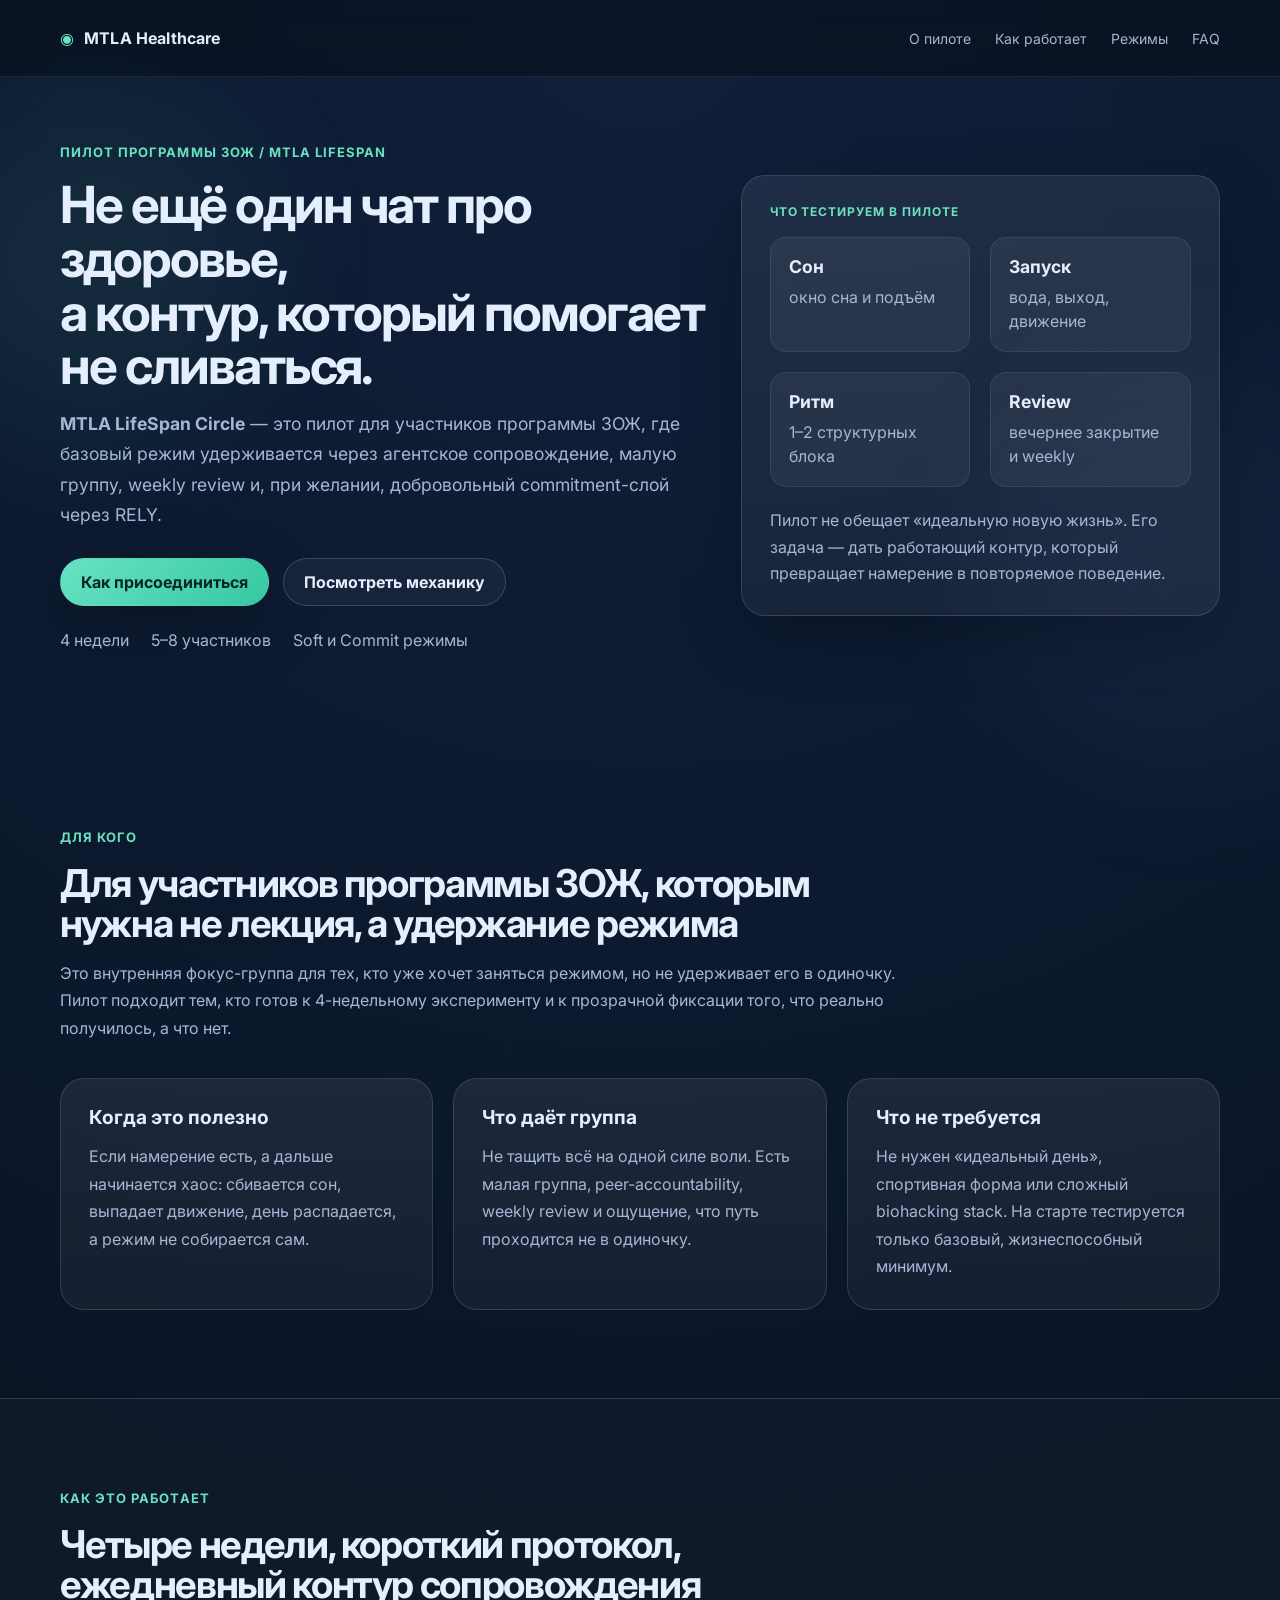
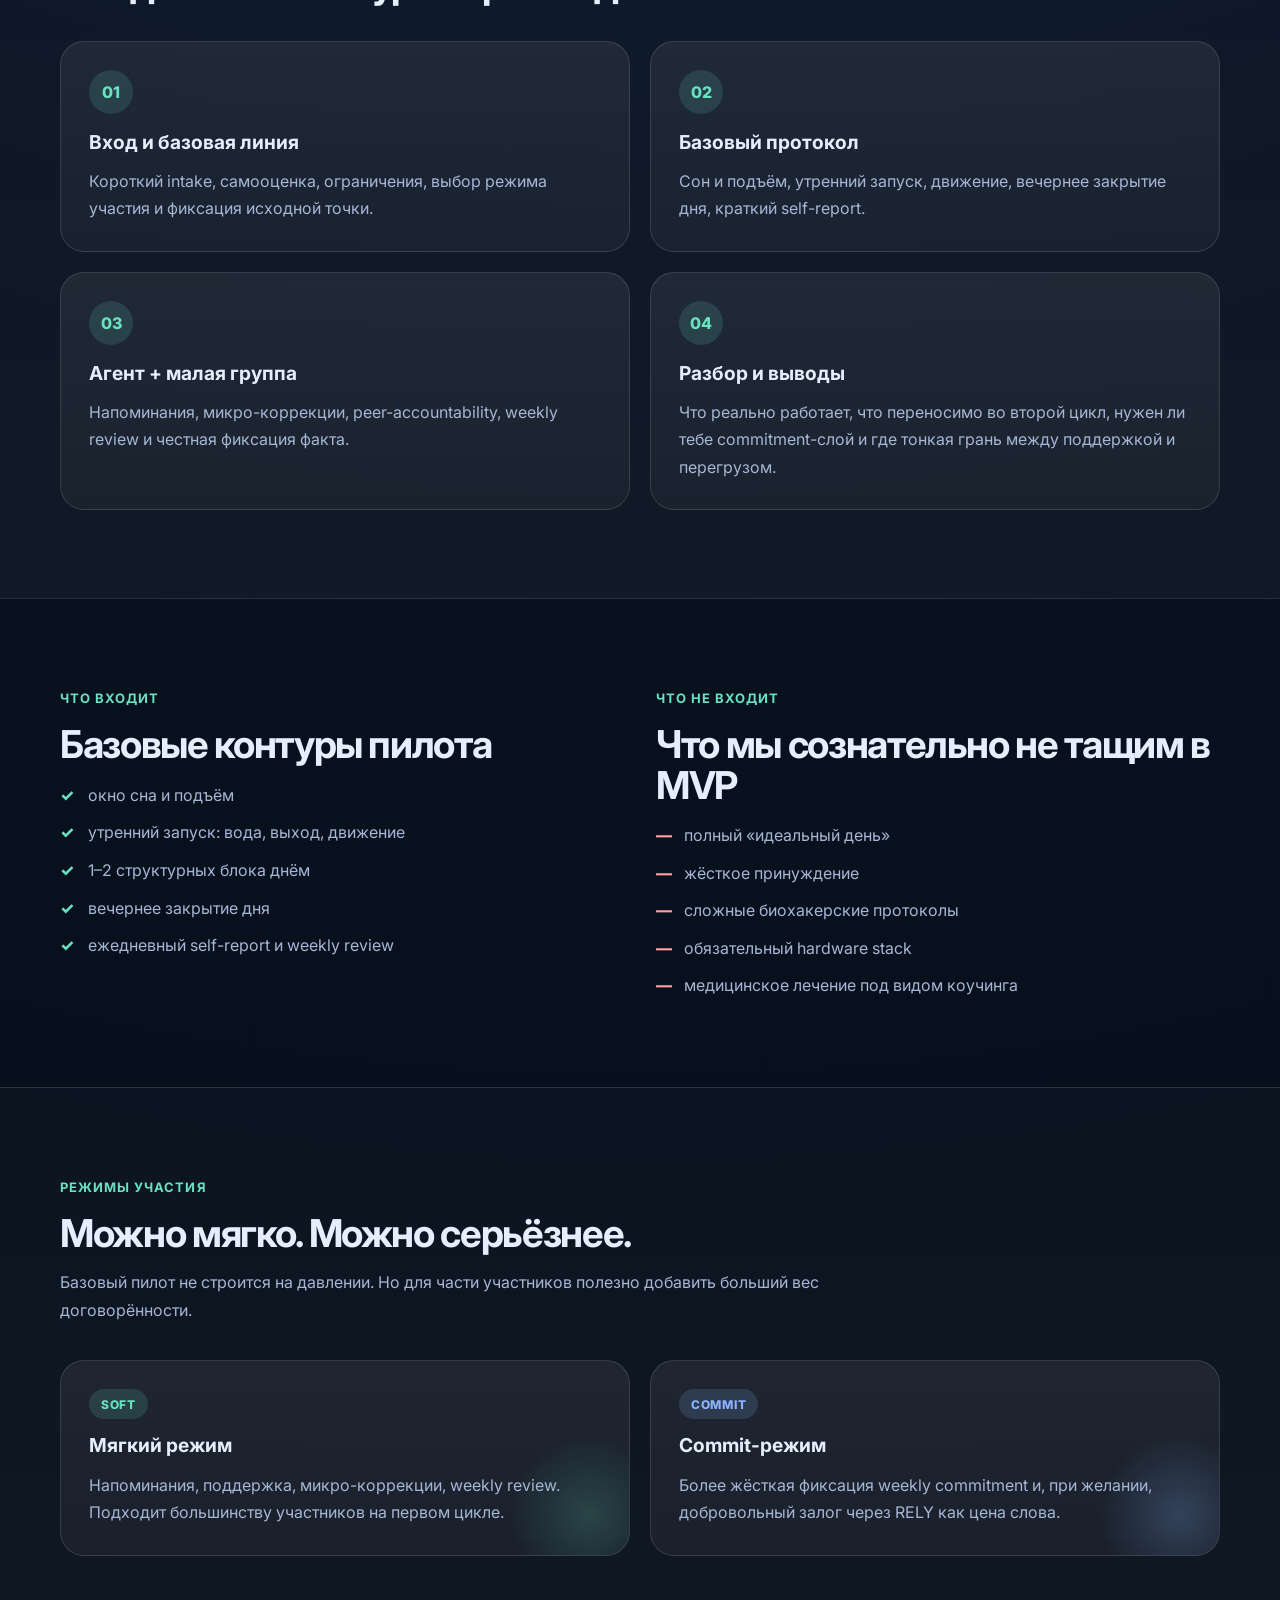
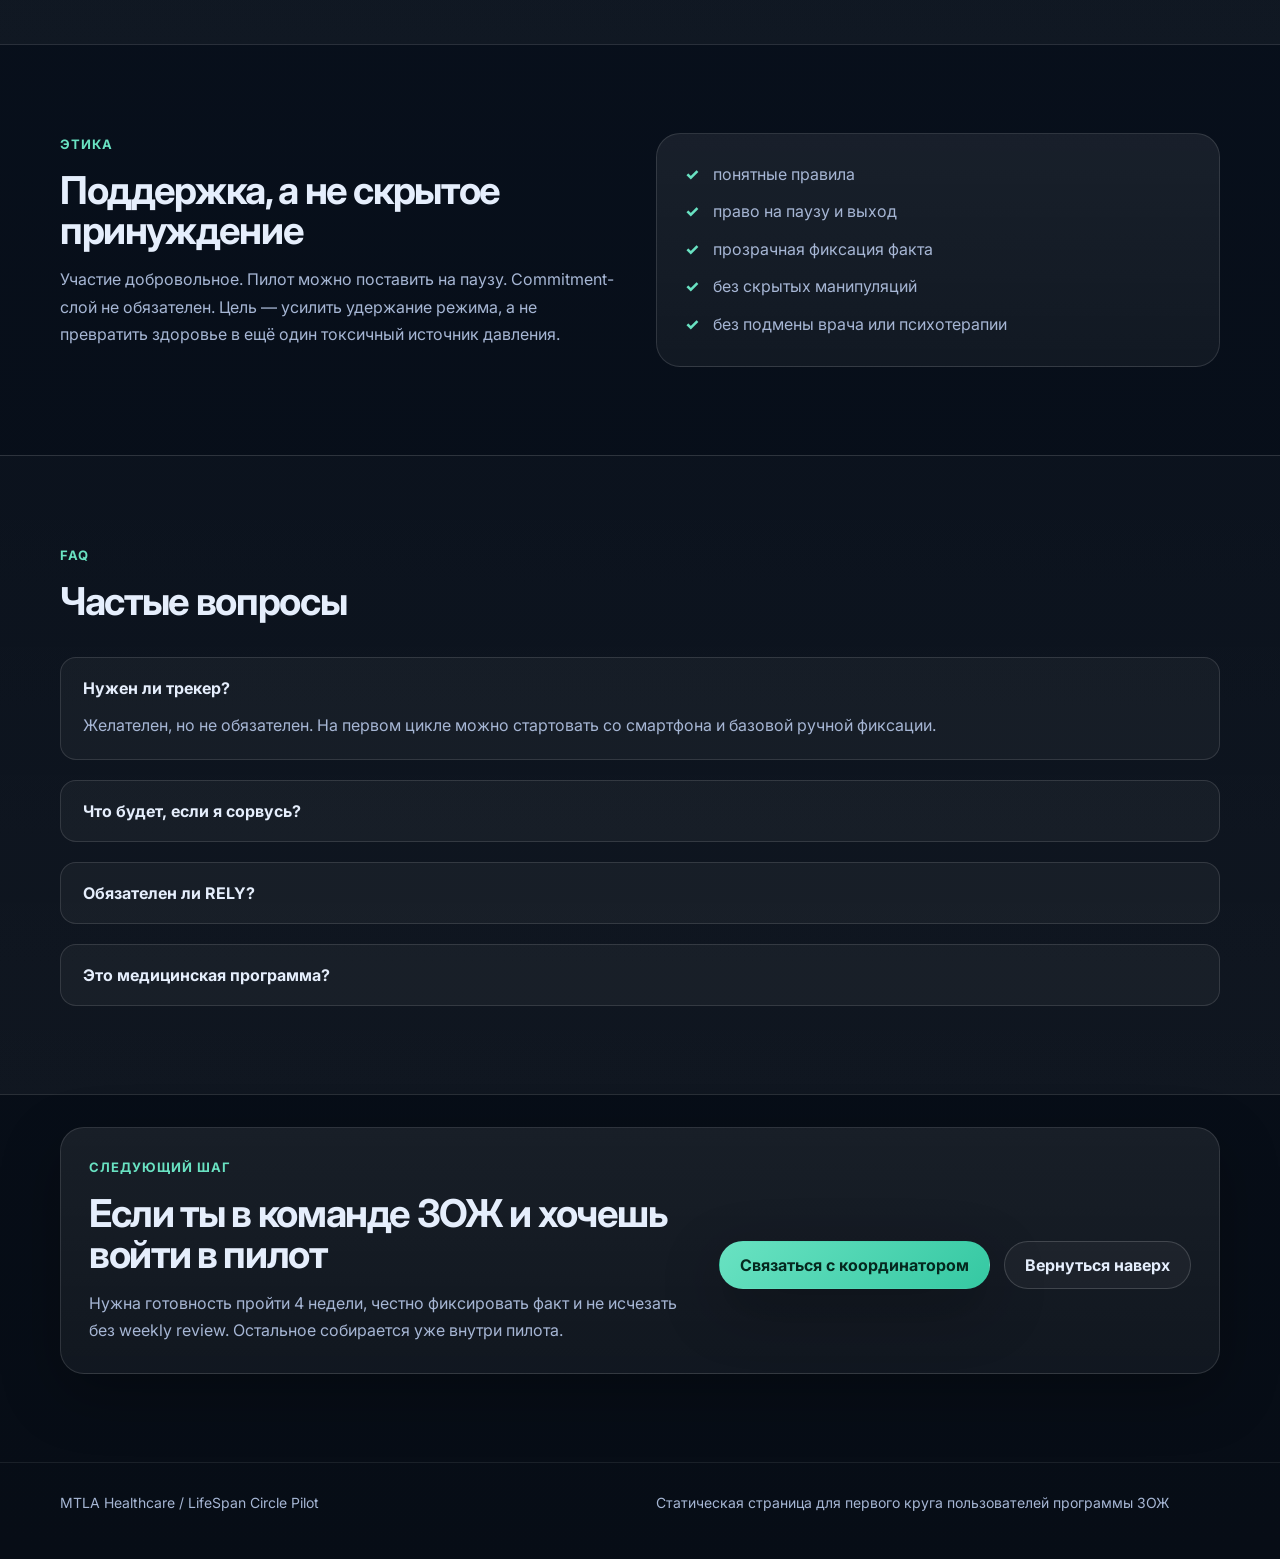
==== lifespan/circle/index.html @ f56e1565 "Создание структуры для нескольких пилотов" ====
<!doctype html>
<html lang="ru">
<head>
  <meta charset="utf-8" />
  <meta name="viewport" content="width=device-width, initial-scale=1" />
  <title>MTLA LifeSpan Circle — пилот программы ЗОЖ</title>
  <meta name="description" content="Пилот для участников программы ЗОЖ Монтелиберо: агентское сопровождение, малая группа, weekly review и добровольный commitment-слой RELY." />
  <meta name="theme-color" content="#0f172a" />
  <link rel="preconnect" href="https://fonts.googleapis.com">
  <link rel="preconnect" href="https://fonts.gstatic.com" crossorigin>
  <link href="https://fonts.googleapis.com/css2?family=Inter:wght@400;500;600;700;800&display=swap" rel="stylesheet">
  <link rel="stylesheet" href="styles.css" />
</head>
<body>
  <div class="bg-glow bg-glow-1"></div>
  <div class="bg-glow bg-glow-2"></div>

  <header class="site-header">
    <div class="container nav">
      <a class="brand" href="#top">
        <span class="brand-mark">◉</span>
        <span>MTLA Healthcare</span>
      </a>
      <nav class="nav-links">
        <a href="#about">О пилоте</a>
        <a href="#how">Как работает</a>
        <a href="#modes">Режимы</a>
        <a href="#faq">FAQ</a>
      </nav>
    </div>
  </header>

  <main id="top">
    <section class="hero section">
      <div class="container hero-grid">
        <div class="hero-copy">
          <span class="eyebrow">Пилот программы ЗОЖ / MTLA LifeSpan</span>
          <h1>Не ещё один чат про здоровье,<br>а контур, который помогает не сливаться.</h1>
          <p class="hero-text">
            <strong>MTLA LifeSpan Circle</strong> — это пилот для участников программы ЗОЖ,
            где базовый режим удерживается через агентское сопровождение, малую группу,
            weekly review и, при желании, добровольный commitment-слой через RELY.
          </p>
          <div class="hero-actions">
            <a class="button button-primary" href="#join">Как присоединиться</a>
            <a class="button button-secondary" href="#how">Посмотреть механику</a>
          </div>
          <ul class="hero-points">
            <li>4 недели</li>
            <li>5–8 участников</li>
            <li>Soft и Commit режимы</li>
          </ul>
        </div>

        <div class="hero-card card soft-shadow">
          <div class="card-topline">Что тестируем в пилоте</div>
          <div class="metric-grid">
            <div class="metric-item">
              <span class="metric-value">Сон</span>
              <span class="metric-label">окно сна и подъём</span>
            </div>
            <div class="metric-item">
              <span class="metric-value">Запуск</span>
              <span class="metric-label">вода, выход, движение</span>
            </div>
            <div class="metric-item">
              <span class="metric-value">Ритм</span>
              <span class="metric-label">1–2 структурных блока</span>
            </div>
            <div class="metric-item">
              <span class="metric-value">Review</span>
              <span class="metric-label">вечернее закрытие и weekly</span>
            </div>
          </div>
          <div class="hero-note">
            Пилот не обещает «идеальную новую жизнь». Его задача — дать работающий контур,
            который превращает намерение в повторяемое поведение.
          </div>
        </div>
      </div>
    </section>

    <section id="about" class="section">
      <div class="container">
        <div class="section-heading">
          <span class="eyebrow">Для кого</span>
          <h2>Для участников программы ЗОЖ, которым нужна не лекция, а удержание режима</h2>
          <p>
            Это внутренняя фокус-группа для тех, кто уже хочет заняться режимом, но не удерживает его
            в одиночку. Пилот подходит тем, кто готов к 4-недельному эксперименту и к прозрачной фиксации
            того, что реально получилось, а что нет.
          </p>
        </div>

        <div class="cards three-up">
          <article class="card">
            <h3>Когда это полезно</h3>
            <p>Если намерение есть, а дальше начинается хаос: сбивается сон, выпадает движение, день распадается, а режим не собирается сам.</p>
          </article>
          <article class="card">
            <h3>Что даёт группа</h3>
            <p>Не тащить всё на одной силе воли. Есть малая группа, peer-accountability, weekly review и ощущение, что путь проходится не в одиночку.</p>
          </article>
          <article class="card">
            <h3>Что не требуется</h3>
            <p>Не нужен «идеальный день», спортивная форма или сложный biohacking stack. На старте тестируется только базовый, жизнеспособный минимум.</p>
          </article>
        </div>
      </div>
    </section>

    <section id="how" class="section section-alt">
      <div class="container">
        <div class="section-heading">
          <span class="eyebrow">Как это работает</span>
          <h2>Четыре недели, короткий протокол, ежедневный контур сопровождения</h2>
        </div>

        <div class="timeline">
          <article class="timeline-item card">
            <div class="timeline-step">01</div>
            <h3>Вход и базовая линия</h3>
            <p>Короткий intake, самооценка, ограничения, выбор режима участия и фиксация исходной точки.</p>
          </article>
          <article class="timeline-item card">
            <div class="timeline-step">02</div>
            <h3>Базовый протокол</h3>
            <p>Сон и подъём, утренний запуск, движение, вечернее закрытие дня, краткий self-report.</p>
          </article>
          <article class="timeline-item card">
            <div class="timeline-step">03</div>
            <h3>Агент + малая группа</h3>
            <p>Напоминания, микро-коррекции, peer-accountability, weekly review и честная фиксация факта.</p>
          </article>
          <article class="timeline-item card">
            <div class="timeline-step">04</div>
            <h3>Разбор и выводы</h3>
            <p>Что реально работает, что переносимо во второй цикл, нужен ли тебе commitment-слой и где тонкая грань между поддержкой и перегрузом.</p>
          </article>
        </div>
      </div>
    </section>

    <section class="section">
      <div class="container two-column">
        <div>
          <span class="eyebrow">Что входит</span>
          <h2>Базовые контуры пилота</h2>
          <ul class="check-list">
            <li>окно сна и подъём</li>
            <li>утренний запуск: вода, выход, движение</li>
            <li>1–2 структурных блока днём</li>
            <li>вечернее закрытие дня</li>
            <li>ежедневный self-report и weekly review</li>
          </ul>
        </div>
        <div>
          <span class="eyebrow">Что не входит</span>
          <h2>Что мы сознательно не тащим в MVP</h2>
          <ul class="cross-list">
            <li>полный «идеальный день»</li>
            <li>жёсткое принуждение</li>
            <li>сложные биохакерские протоколы</li>
            <li>обязательный hardware stack</li>
            <li>медицинское лечение под видом коучинга</li>
          </ul>
        </div>
      </div>
    </section>

    <section id="modes" class="section section-alt">
      <div class="container">
        <div class="section-heading">
          <span class="eyebrow">Режимы участия</span>
          <h2>Можно мягко. Можно серьёзнее.</h2>
          <p>
            Базовый пилот не строится на давлении. Но для части участников полезно добавить больший вес договорённости.
          </p>
        </div>

        <div class="cards two-up">
          <article class="card accent-card">
            <div class="badge badge-soft">Soft</div>
            <h3>Мягкий режим</h3>
            <p>Напоминания, поддержка, микро-коррекции, weekly review. Подходит большинству участников на первом цикле.</p>
          </article>
          <article class="card accent-card accent-card-dark">
            <div class="badge badge-commit">Commit</div>
            <h3>Commit-режим</h3>
            <p>Более жёсткая фиксация weekly commitment и, при желании, добровольный залог через RELY как цена слова.</p>
          </article>
        </div>
      </div>
    </section>

    <section class="section">
      <div class="container ethics-grid">
        <div>
          <span class="eyebrow">Этика</span>
          <h2>Поддержка, а не скрытое принуждение</h2>
          <p>
            Участие добровольное. Пилот можно поставить на паузу. Commitment-слой не обязателен.
            Цель — усилить удержание режима, а не превратить здоровье в ещё один токсичный источник давления.
          </p>
        </div>
        <div class="card">
          <ul class="check-list compact">
            <li>понятные правила</li>
            <li>право на паузу и выход</li>
            <li>прозрачная фиксация факта</li>
            <li>без скрытых манипуляций</li>
            <li>без подмены врача или психотерапии</li>
          </ul>
        </div>
      </div>
    </section>

    <section id="faq" class="section section-alt">
      <div class="container">
        <div class="section-heading">
          <span class="eyebrow">FAQ</span>
          <h2>Частые вопросы</h2>
        </div>

        <div class="faq-list">
          <details class="faq-item" open>
            <summary>Нужен ли трекер?</summary>
            <p>Желателен, но не обязателен. На первом цикле можно стартовать со смартфона и базовой ручной фиксации.</p>
          </details>
          <details class="faq-item">
            <summary>Что будет, если я сорвусь?</summary>
            <p>Срыв не означает вылет из пилота. Важно не скрывать его, а разбирать, что именно сломалось в режиме и как вернуть устойчивость.</p>
          </details>
          <details class="faq-item">
            <summary>Обязателен ли RELY?</summary>
            <p>Нет. RELY — это опциональный слой для тех, кому полезно добавить договорённости больший вес.</p>
          </details>
          <details class="faq-item">
            <summary>Это медицинская программа?</summary>
            <p>Нет. Это пилот сопровождения режима и удержания базовых health-договорённостей. При необходимости к отдельным вопросам может подключаться медицинский контур программы.</p>
          </details>
        </div>
      </div>
    </section>

    <section id="join" class="section cta-section">
      <div class="container cta-card card soft-shadow">
        <div>
          <span class="eyebrow">Следующий шаг</span>
          <h2>Если ты в команде ЗОЖ и хочешь войти в пилот</h2>
          <p>
            Нужна готовность пройти 4 недели, честно фиксировать факт и не исчезать без weekly review.
            Остальное собирается уже внутри пилота.
          </p>
        </div>
        <div class="cta-actions">
          <a class="button button-primary" href="#top">Связаться с координатором</a>
          <a class="button button-secondary" href="#top">Вернуться наверх</a>
        </div>
      </div>
    </section>
  </main>

  <footer class="site-footer">
    <div class="container footer-grid">
      <p>MTLA Healthcare / LifeSpan Circle Pilot</p>
      <p>Статическая страница для первого круга пользователей программы ЗОЖ</p>
    </div>
  </footer>
</body>
</html>
---- lifespan/circle/styles.css ----
:root {
  --bg: #08111f;
  --bg-alt: #0d1728;
  --surface: rgba(255,255,255,0.08);
  --surface-strong: rgba(255,255,255,0.12);
  --text: #e5eefc;
  --muted: #a6b6d4;
  --line: rgba(255,255,255,0.12);
  --primary: #69e2c2;
  --primary-strong: #35c8a2;
  --secondary: #8cb4ff;
  --shadow: 0 20px 60px rgba(0,0,0,0.28);
  --radius: 24px;
  --radius-sm: 16px;
  --container: 1160px;
}

* { box-sizing: border-box; }
html { scroll-behavior: smooth; }
body {
  margin: 0;
  font-family: Inter, system-ui, -apple-system, BlinkMacSystemFont, "Segoe UI", sans-serif;
  background: radial-gradient(circle at top, #10203b 0%, var(--bg) 42%, #070d16 100%);
  color: var(--text);
}

a { color: inherit; text-decoration: none; }
img { max-width: 100%; display: block; }

.container {
  width: min(calc(100% - 32px), var(--container));
  margin: 0 auto;
}

.section {
  position: relative;
  padding: 88px 0;
}

.section-alt {
  background: linear-gradient(180deg, rgba(255,255,255,0.02), rgba(255,255,255,0.04));
  border-top: 1px solid var(--line);
  border-bottom: 1px solid var(--line);
}

.site-header {
  position: sticky;
  top: 0;
  z-index: 20;
  backdrop-filter: blur(14px);
  background: rgba(8,17,31,0.72);
  border-bottom: 1px solid rgba(255,255,255,0.08);
}

.nav {
  min-height: 76px;
  display: flex;
  align-items: center;
  justify-content: space-between;
  gap: 20px;
}

.brand {
  display: inline-flex;
  align-items: center;
  gap: 10px;
  font-weight: 700;
  letter-spacing: 0.01em;
}

.brand-mark {
  color: var(--primary);
}

.nav-links {
  display: flex;
  gap: 24px;
  color: var(--muted);
  font-size: 14px;
}

.nav-links a:hover {
  color: var(--text);
}

.hero {
  padding-top: 64px;
}

.hero-grid,
.two-column,
.ethics-grid,
.footer-grid {
  display: grid;
  gap: 32px;
}

.hero-grid {
  grid-template-columns: 1.15fr 0.85fr;
  align-items: center;
}

.two-column,
.ethics-grid {
  grid-template-columns: repeat(2, minmax(0, 1fr));
}

.footer-grid {
  grid-template-columns: repeat(2, minmax(0, 1fr));
}

.eyebrow {
  display: inline-flex;
  align-items: center;
  gap: 8px;
  margin-bottom: 18px;
  color: var(--primary);
  font-size: 13px;
  font-weight: 700;
  letter-spacing: 0.08em;
  text-transform: uppercase;
}

h1, h2, h3 {
  margin: 0 0 16px;
  line-height: 1.05;
}

h1 {
  font-size: clamp(2.5rem, 4vw, 4.6rem);
  letter-spacing: -0.04em;
}

h2 {
  font-size: clamp(2rem, 3vw, 3rem);
  letter-spacing: -0.035em;
}

h3 {
  font-size: 1.2rem;
}

p {
  margin: 0;
  color: var(--muted);
  line-height: 1.72;
}

.hero-text {
  font-size: 1.1rem;
  max-width: 66ch;
}

.hero-actions,
.cta-actions {
  display: flex;
  flex-wrap: wrap;
  gap: 14px;
  margin-top: 28px;
}

.button {
  display: inline-flex;
  align-items: center;
  justify-content: center;
  min-height: 48px;
  padding: 0 20px;
  border-radius: 999px;
  font-weight: 700;
  transition: 0.2s ease;
  border: 1px solid transparent;
}

.button:hover {
  transform: translateY(-1px);
}

.button-primary {
  background: linear-gradient(135deg, var(--primary), var(--primary-strong));
  color: #05281f;
  box-shadow: var(--shadow);
}

.button-secondary {
  border-color: rgba(255,255,255,0.16);
  background: rgba(255,255,255,0.04);
  color: var(--text);
}

.hero-points {
  display: flex;
  flex-wrap: wrap;
  gap: 22px;
  margin: 24px 0 0;
  padding: 0;
  list-style: none;
  color: var(--muted);
}

.card {
  background: linear-gradient(180deg, rgba(255,255,255,0.07), rgba(255,255,255,0.045));
  border: 1px solid var(--line);
  border-radius: var(--radius);
  padding: 28px;
}

.soft-shadow {
  box-shadow: var(--shadow);
}

.card-topline {
  color: var(--primary);
  text-transform: uppercase;
  font-size: 12px;
  letter-spacing: 0.08em;
  font-weight: 700;
  margin-bottom: 18px;
}

.metric-grid,
.cards,
.timeline,
.faq-list {
  display: grid;
  gap: 20px;
}

.metric-grid {
  grid-template-columns: repeat(2, minmax(0, 1fr));
}

.metric-item {
  padding: 18px;
  border-radius: var(--radius-sm);
  background: rgba(255,255,255,0.05);
  border: 1px solid rgba(255,255,255,0.08);
}

.metric-value {
  display: block;
  font-size: 1.1rem;
  font-weight: 700;
  margin-bottom: 8px;
}

.metric-label {
  display: block;
  color: var(--muted);
  line-height: 1.5;
}

.hero-note {
  margin-top: 20px;
  color: var(--muted);
  line-height: 1.65;
}

.section-heading {
  max-width: 840px;
  margin-bottom: 36px;
}

.three-up {
  grid-template-columns: repeat(3, minmax(0, 1fr));
}

.two-up {
  grid-template-columns: repeat(2, minmax(0, 1fr));
}

.timeline {
  grid-template-columns: repeat(2, minmax(0, 1fr));
}

.timeline-step {
  display: inline-flex;
  align-items: center;
  justify-content: center;
  width: 44px;
  height: 44px;
  margin-bottom: 18px;
  border-radius: 999px;
  background: rgba(105, 226, 194, 0.14);
  color: var(--primary);
  font-weight: 800;
}

.check-list,
.cross-list {
  margin: 18px 0 0;
  padding: 0;
  list-style: none;
  display: grid;
  gap: 12px;
}

.check-list li,
.cross-list li {
  position: relative;
  padding-left: 28px;
  color: var(--muted);
  line-height: 1.6;
}

.check-list li::before,
.cross-list li::before {
  position: absolute;
  left: 0;
  top: 0;
  font-weight: 800;
}

.check-list li::before {
  content: "✓";
  color: var(--primary);
}

.cross-list li::before {
  content: "—";
  color: #ff9f9f;
}

.compact {
  margin-top: 0;
}

.accent-card {
  position: relative;
  overflow: hidden;
}

.accent-card::after {
  content: "";
  position: absolute;
  inset: auto -40px -40px auto;
  width: 160px;
  height: 160px;
  border-radius: 50%;
  background: radial-gradient(circle, rgba(105,226,194,0.18), transparent 70%);
}

.accent-card-dark::after {
  background: radial-gradient(circle, rgba(140,180,255,0.22), transparent 70%);
}

.badge {
  display: inline-flex;
  align-items: center;
  min-height: 30px;
  padding: 0 12px;
  border-radius: 999px;
  font-size: 12px;
  font-weight: 800;
  letter-spacing: 0.06em;
  text-transform: uppercase;
  margin-bottom: 16px;
}

.badge-soft {
  background: rgba(105,226,194,0.14);
  color: var(--primary);
}

.badge-commit {
  background: rgba(140,180,255,0.15);
  color: var(--secondary);
}

.faq-item {
  border: 1px solid var(--line);
  border-radius: var(--radius-sm);
  background: rgba(255,255,255,0.04);
  padding: 20px 22px;
}

.faq-item summary {
  cursor: pointer;
  font-weight: 700;
  list-style: none;
}

.faq-item summary::-webkit-details-marker {
  display: none;
}

.faq-item p {
  margin-top: 14px;
}

.cta-section {
  padding-top: 32px;
}

.cta-card {
  display: grid;
  grid-template-columns: 1.2fr auto;
  align-items: center;
  gap: 28px;
}

.site-footer {
  padding: 28px 0 44px;
  border-top: 1px solid rgba(255,255,255,0.08);
}

.site-footer p {
  font-size: 14px;
}

.bg-glow {
  position: fixed;
  border-radius: 50%;
  filter: blur(80px);
  opacity: 0.32;
  pointer-events: none;
}

.bg-glow-1 {
  width: 360px;
  height: 360px;
  background: rgba(105,226,194,0.24);
  top: 80px;
  left: -100px;
}

.bg-glow-2 {
  width: 420px;
  height: 420px;
  background: rgba(140,180,255,0.18);
  right: -120px;
  top: 360px;
}

@media (max-width: 960px) {
  .hero-grid,
  .two-column,
  .ethics-grid,
  .footer-grid,
  .cta-card,
  .three-up,
  .two-up,
  .timeline {
    grid-template-columns: 1fr;
  }

  .nav {
    min-height: 68px;
  }

  .nav-links {
    display: none;
  }
}

@media (max-width: 640px) {
  .section {
    padding: 72px 0;
  }

  .card {
    padding: 22px;
  }

  .metric-grid {
    grid-template-columns: 1fr;
  }

  .hero-actions,
  .cta-actions,
  .hero-points {
    gap: 12px;
  }

  .button {
    width: 100%;
  }
}
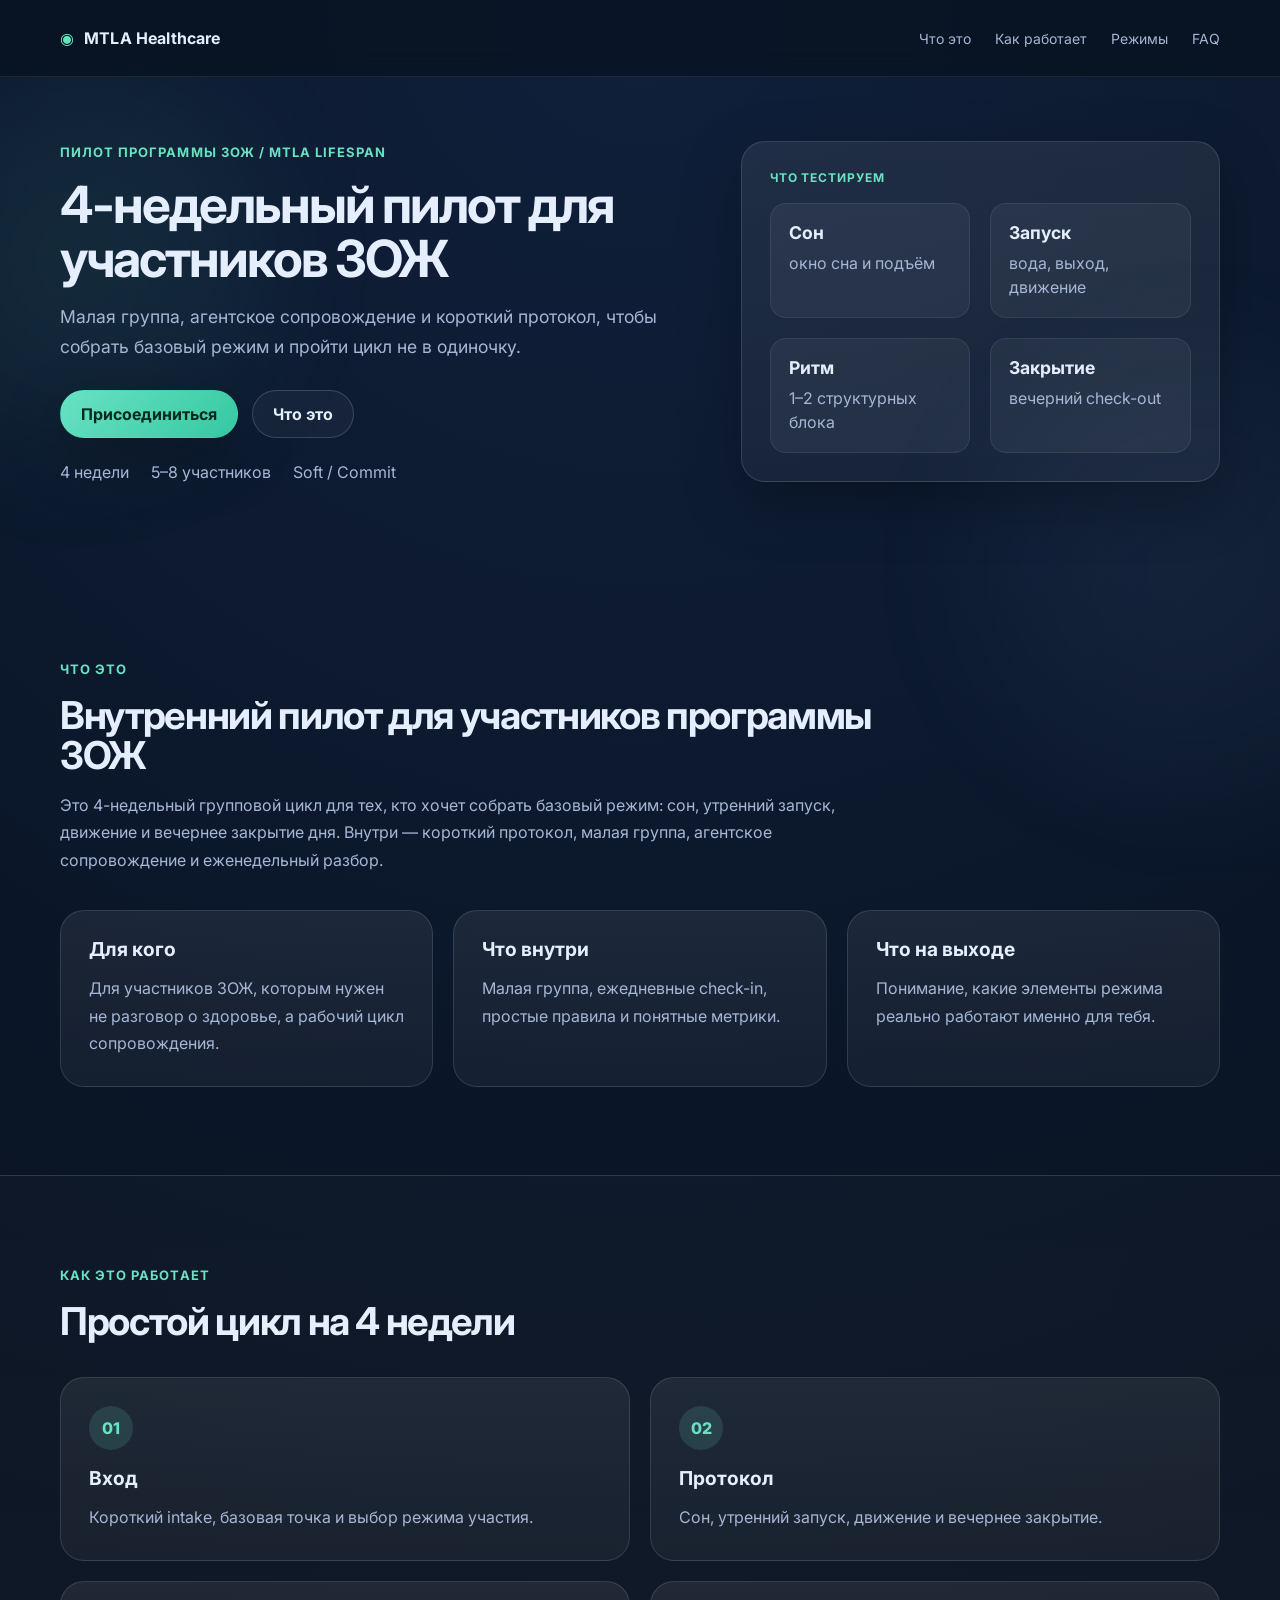
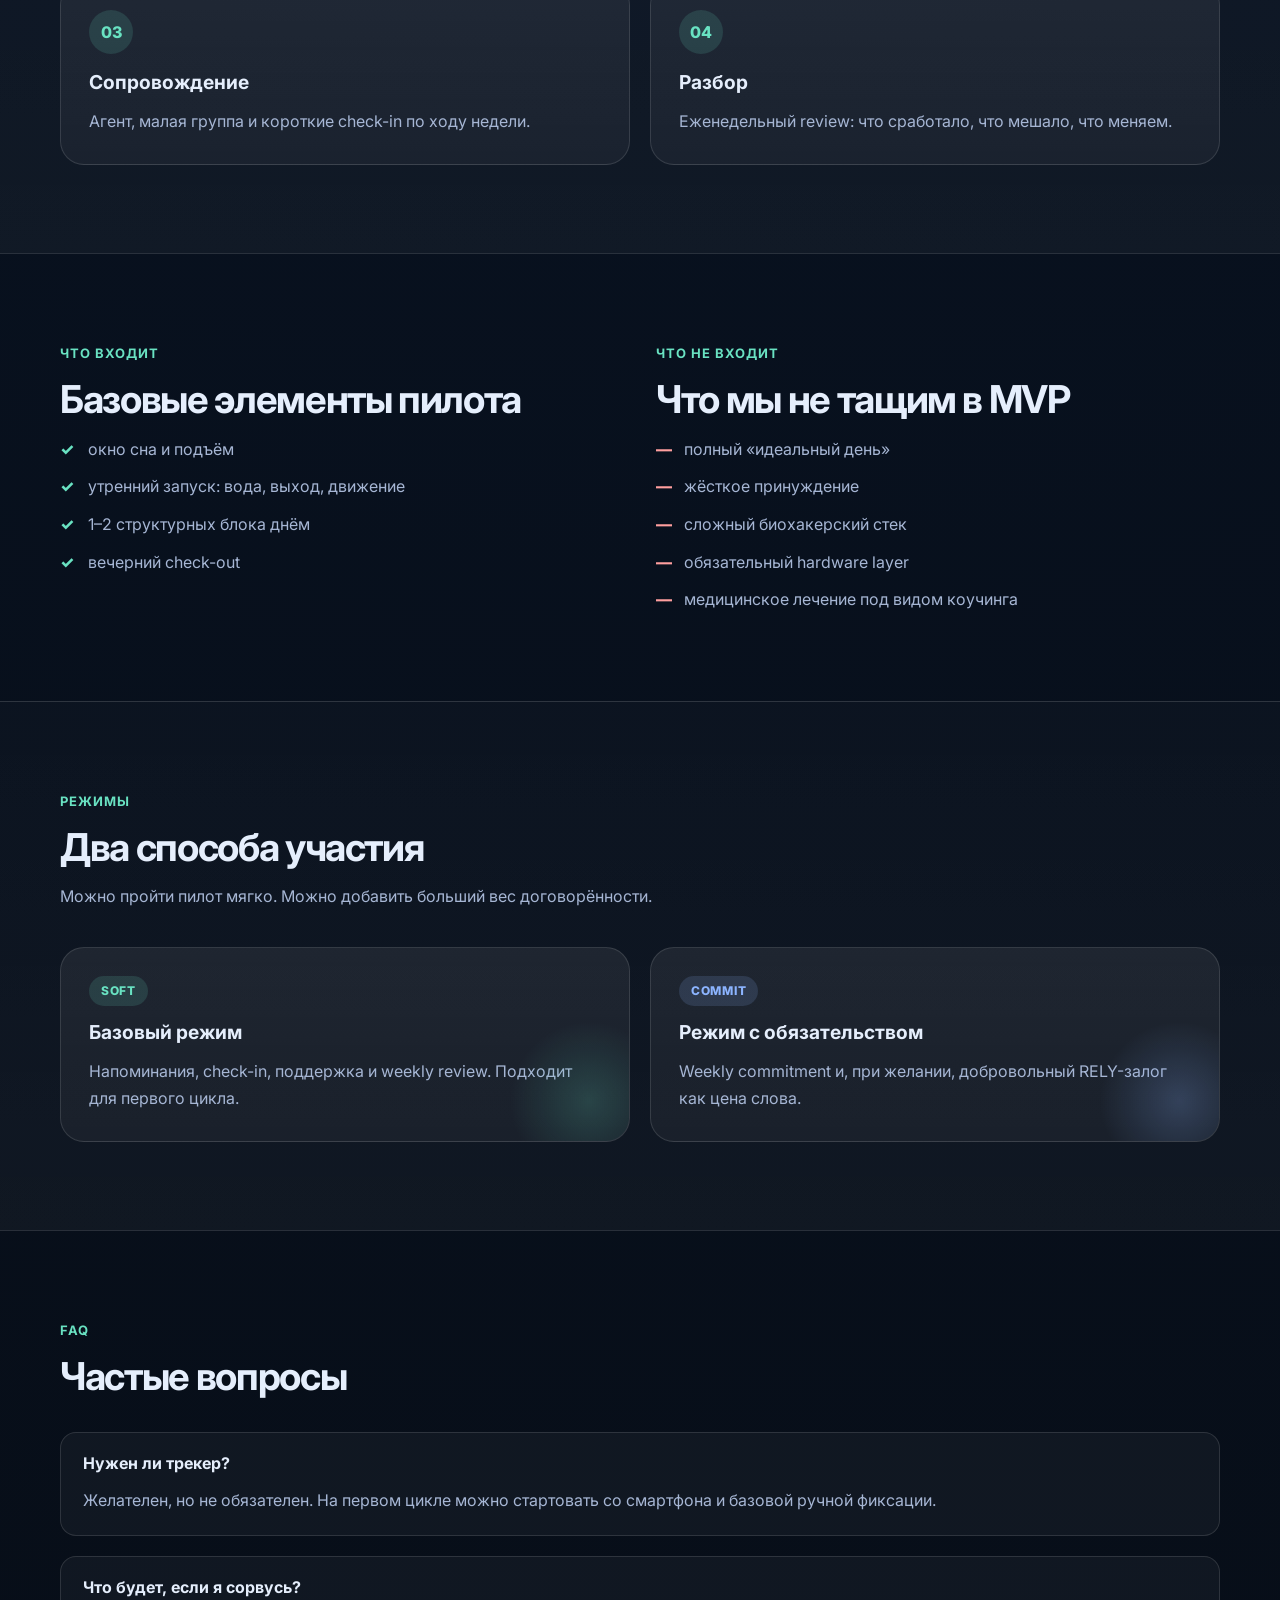
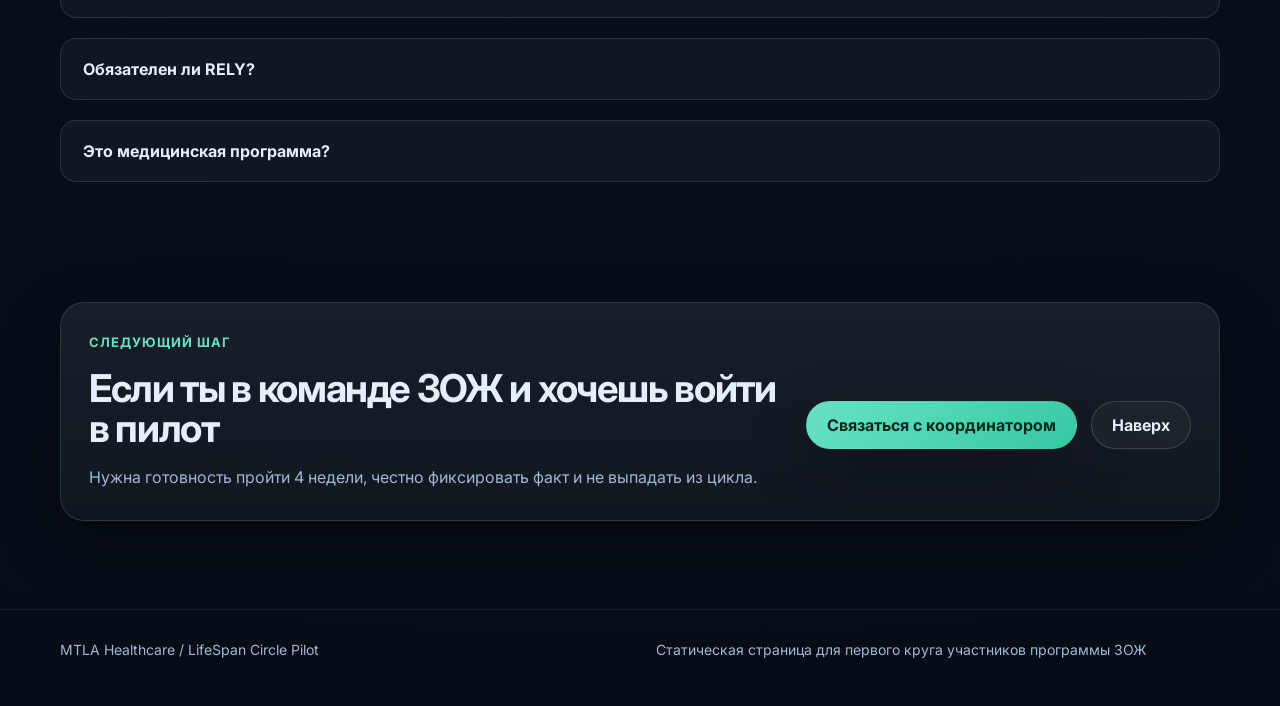
==== commit b17849be: "Tighten landing copy for LifeSpan Circle pilot" ====
--- a/lifespan/circle/index.html
+++ b/lifespan/circle/index.html
@@ -4,7 +4,7 @@
   <meta charset="utf-8" />
   <meta name="viewport" content="width=device-width, initial-scale=1" />
   <title>MTLA LifeSpan Circle — пилот программы ЗОЖ</title>
-  <meta name="description" content="Пилот для участников программы ЗОЖ Монтелиберо: агентское сопровождение, малая группа, weekly review и добровольный commitment-слой RELY." />
+  <meta name="description" content="Внутренний 4-недельный пилот для участников программы ЗОЖ: малая группа, агентское сопровождение и короткий протокол." />
   <meta name="theme-color" content="#0f172a" />
   <link rel="preconnect" href="https://fonts.googleapis.com">
   <link rel="preconnect" href="https://fonts.gstatic.com" crossorigin>
@@ -22,7 +22,7 @@
         <span>MTLA Healthcare</span>
       </a>
       <nav class="nav-links">
-        <a href="#about">О пилоте</a>
+        <a href="#about">Что это</a>
         <a href="#how">Как работает</a>
         <a href="#modes">Режимы</a>
         <a href="#faq">FAQ</a>
@@ -35,25 +35,24 @@
       <div class="container hero-grid">
         <div class="hero-copy">
           <span class="eyebrow">Пилот программы ЗОЖ / MTLA LifeSpan</span>
-          <h1>Не ещё один чат про здоровье,<br>а контур, который помогает не сливаться.</h1>
+          <h1>4-недельный пилот для участников ЗОЖ</h1>
           <p class="hero-text">
-            <strong>MTLA LifeSpan Circle</strong> — это пилот для участников программы ЗОЖ,
-            где базовый режим удерживается через агентское сопровождение, малую группу,
-            weekly review и, при желании, добровольный commitment-слой через RELY.
+            Малая группа, агентское сопровождение и короткий протокол,
+            чтобы собрать базовый режим и пройти цикл не в одиночку.
           </p>
           <div class="hero-actions">
-            <a class="button button-primary" href="#join">Как присоединиться</a>
-            <a class="button button-secondary" href="#how">Посмотреть механику</a>
+            <a class="button button-primary" href="#join">Присоединиться</a>
+            <a class="button button-secondary" href="#about">Что это</a>
           </div>
           <ul class="hero-points">
             <li>4 недели</li>
             <li>5–8 участников</li>
-            <li>Soft и Commit режимы</li>
+            <li>Soft / Commit</li>
           </ul>
         </div>
 
         <div class="hero-card card soft-shadow">
-          <div class="card-topline">Что тестируем в пилоте</div>
+          <div class="card-topline">Что тестируем</div>
           <div class="metric-grid">
             <div class="metric-item">
               <span class="metric-value">Сон</span>
@@ -68,42 +67,38 @@
               <span class="metric-label">1–2 структурных блока</span>
             </div>
             <div class="metric-item">
-              <span class="metric-value">Review</span>
-              <span class="metric-label">вечернее закрытие и weekly</span>
+              <span class="metric-value">Закрытие</span>
+              <span class="metric-label">вечерний check-out</span>
             </div>
           </div>
-          <div class="hero-note">
-            Пилот не обещает «идеальную новую жизнь». Его задача — дать работающий контур,
-            который превращает намерение в повторяемое поведение.
-          </div>
         </div>
       </div>
     </section>
 
     <section id="about" class="section">
       <div class="container">
-        <div class="section-heading">
-          <span class="eyebrow">Для кого</span>
-          <h2>Для участников программы ЗОЖ, которым нужна не лекция, а удержание режима</h2>
+        <div class="section-heading narrow">
+          <span class="eyebrow">Что это</span>
+          <h2>Внутренний пилот для участников программы ЗОЖ</h2>
           <p>
-            Это внутренняя фокус-группа для тех, кто уже хочет заняться режимом, но не удерживает его
-            в одиночку. Пилот подходит тем, кто готов к 4-недельному эксперименту и к прозрачной фиксации
-            того, что реально получилось, а что нет.
+            Это 4-недельный групповой цикл для тех, кто хочет собрать базовый режим:
+            сон, утренний запуск, движение и вечернее закрытие дня.
+            Внутри — короткий протокол, малая группа, агентское сопровождение и еженедельный разбор.
           </p>
         </div>
 
         <div class="cards three-up">
           <article class="card">
-            <h3>Когда это полезно</h3>
-            <p>Если намерение есть, а дальше начинается хаос: сбивается сон, выпадает движение, день распадается, а режим не собирается сам.</p>
+            <h3>Для кого</h3>
+            <p>Для участников ЗОЖ, которым нужен не разговор о здоровье, а рабочий цикл сопровождения.</p>
           </article>
           <article class="card">
-            <h3>Что даёт группа</h3>
-            <p>Не тащить всё на одной силе воли. Есть малая группа, peer-accountability, weekly review и ощущение, что путь проходится не в одиночку.</p>
+            <h3>Что внутри</h3>
+            <p>Малая группа, ежедневные check-in, простые правила и понятные метрики.</p>
           </article>
           <article class="card">
-            <h3>Что не требуется</h3>
-            <p>Не нужен «идеальный день», спортивная форма или сложный biohacking stack. На старте тестируется только базовый, жизнеспособный минимум.</p>
+            <h3>Что на выходе</h3>
+            <p>Понимание, какие элементы режима реально работают именно для тебя.</p>
           </article>
         </div>
       </div>
@@ -113,29 +108,29 @@
       <div class="container">
         <div class="section-heading">
           <span class="eyebrow">Как это работает</span>
-          <h2>Четыре недели, короткий протокол, ежедневный контур сопровождения</h2>
+          <h2>Простой цикл на 4 недели</h2>
         </div>
 
         <div class="timeline">
           <article class="timeline-item card">
             <div class="timeline-step">01</div>
-            <h3>Вход и базовая линия</h3>
-            <p>Короткий intake, самооценка, ограничения, выбор режима участия и фиксация исходной точки.</p>
+            <h3>Вход</h3>
+            <p>Короткий intake, базовая точка и выбор режима участия.</p>
           </article>
           <article class="timeline-item card">
             <div class="timeline-step">02</div>
-            <h3>Базовый протокол</h3>
-            <p>Сон и подъём, утренний запуск, движение, вечернее закрытие дня, краткий self-report.</p>
+            <h3>Протокол</h3>
+            <p>Сон, утренний запуск, движение и вечернее закрытие.</p>
           </article>
           <article class="timeline-item card">
             <div class="timeline-step">03</div>
-            <h3>Агент + малая группа</h3>
-            <p>Напоминания, микро-коррекции, peer-accountability, weekly review и честная фиксация факта.</p>
+            <h3>Сопровождение</h3>
+            <p>Агент, малая группа и короткие check-in по ходу недели.</p>
           </article>
           <article class="timeline-item card">
             <div class="timeline-step">04</div>
-            <h3>Разбор и выводы</h3>
-            <p>Что реально работает, что переносимо во второй цикл, нужен ли тебе commitment-слой и где тонкая грань между поддержкой и перегрузом.</p>
+            <h3>Разбор</h3>
+            <p>Еженедельный review: что сработало, что мешало, что меняем.</p>
           </article>
         </div>
       </div>
@@ -145,23 +140,22 @@
       <div class="container two-column">
         <div>
           <span class="eyebrow">Что входит</span>
-          <h2>Базовые контуры пилота</h2>
+          <h2>Базовые элементы пилота</h2>
           <ul class="check-list">
             <li>окно сна и подъём</li>
             <li>утренний запуск: вода, выход, движение</li>
             <li>1–2 структурных блока днём</li>
-            <li>вечернее закрытие дня</li>
-            <li>ежедневный self-report и weekly review</li>
+            <li>вечерний check-out</li>
           </ul>
         </div>
         <div>
           <span class="eyebrow">Что не входит</span>
-          <h2>Что мы сознательно не тащим в MVP</h2>
+          <h2>Что мы не тащим в MVP</h2>
           <ul class="cross-list">
             <li>полный «идеальный день»</li>
             <li>жёсткое принуждение</li>
-            <li>сложные биохакерские протоколы</li>
-            <li>обязательный hardware stack</li>
+            <li>сложный биохакерский стек</li>
+            <li>обязательный hardware layer</li>
             <li>медицинское лечение под видом коучинга</li>
           </ul>
         </div>
@@ -171,51 +165,27 @@
     <section id="modes" class="section section-alt">
       <div class="container">
         <div class="section-heading">
-          <span class="eyebrow">Режимы участия</span>
-          <h2>Можно мягко. Можно серьёзнее.</h2>
-          <p>
-            Базовый пилот не строится на давлении. Но для части участников полезно добавить больший вес договорённости.
-          </p>
+          <span class="eyebrow">Режимы</span>
+          <h2>Два способа участия</h2>
+          <p>Можно пройти пилот мягко. Можно добавить больший вес договорённости.</p>
         </div>
 
         <div class="cards two-up">
           <article class="card accent-card">
             <div class="badge badge-soft">Soft</div>
-            <h3>Мягкий режим</h3>
-            <p>Напоминания, поддержка, микро-коррекции, weekly review. Подходит большинству участников на первом цикле.</p>
+            <h3>Базовый режим</h3>
+            <p>Напоминания, check-in, поддержка и weekly review. Подходит для первого цикла.</p>
           </article>
           <article class="card accent-card accent-card-dark">
             <div class="badge badge-commit">Commit</div>
-            <h3>Commit-режим</h3>
-            <p>Более жёсткая фиксация weekly commitment и, при желании, добровольный залог через RELY как цена слова.</p>
-          </article>
-        </div>
-      </div>
-    </section>
-
-    <section class="section">
-      <div class="container ethics-grid">
-        <div>
-          <span class="eyebrow">Этика</span>
-          <h2>Поддержка, а не скрытое принуждение</h2>
-          <p>
-            Участие добровольное. Пилот можно поставить на паузу. Commitment-слой не обязателен.
-            Цель — усилить удержание режима, а не превратить здоровье в ещё один токсичный источник давления.
-          </p>
-        </div>
-        <div class="card">
-          <ul class="check-list compact">
-            <li>понятные правила</li>
-            <li>право на паузу и выход</li>
-            <li>прозрачная фиксация факта</li>
-            <li>без скрытых манипуляций</li>
-            <li>без подмены врача или психотерапии</li>
-          </ul>
-        </div>
-      </div>
-    </section>
-
-    <section id="faq" class="section section-alt">
+            <h3>Режим с обязательством</h3>
+            <p>Weekly commitment и, при желании, добровольный RELY-залог как цена слова.</p>
+          </article>
+        </div>
+      </div>
+    </section>
+
+    <section id="faq" class="section">
       <div class="container">
         <div class="section-heading">
           <span class="eyebrow">FAQ</span>
@@ -229,7 +199,7 @@
           </details>
           <details class="faq-item">
             <summary>Что будет, если я сорвусь?</summary>
-            <p>Срыв не означает вылет из пилота. Важно не скрывать его, а разбирать, что именно сломалось в режиме и как вернуть устойчивость.</p>
+            <p>Срыв не означает вылет из пилота. Важно не скрывать его, а разбирать, что именно сломалось и как вернуть устойчивость.</p>
           </details>
           <details class="faq-item">
             <summary>Обязателен ли RELY?</summary>
@@ -237,7 +207,7 @@
           </details>
           <details class="faq-item">
             <summary>Это медицинская программа?</summary>
-            <p>Нет. Это пилот сопровождения режима и удержания базовых health-договорённостей. При необходимости к отдельным вопросам может подключаться медицинский контур программы.</p>
+            <p>Нет. Это пилот сопровождения режима. При необходимости к отдельным вопросам может подключаться медицинский контур программы.</p>
           </details>
         </div>
       </div>
@@ -249,13 +219,12 @@
           <span class="eyebrow">Следующий шаг</span>
           <h2>Если ты в команде ЗОЖ и хочешь войти в пилот</h2>
           <p>
-            Нужна готовность пройти 4 недели, честно фиксировать факт и не исчезать без weekly review.
-            Остальное собирается уже внутри пилота.
+            Нужна готовность пройти 4 недели, честно фиксировать факт и не выпадать из цикла.
           </p>
         </div>
         <div class="cta-actions">
-          <a class="button button-primary" href="#top">Связаться с координатором</a>
-          <a class="button button-secondary" href="#top">Вернуться наверх</a>
+          <a class="button button-primary" href="https://t.me/itrychev">Связаться с координатором</a>
+          <a class="button button-secondary" href="#top">Наверх</a>
         </div>
       </div>
     </section>
@@ -264,7 +233,7 @@
   <footer class="site-footer">
     <div class="container footer-grid">
       <p>MTLA Healthcare / LifeSpan Circle Pilot</p>
-      <p>Статическая страница для первого круга пользователей программы ЗОЖ</p>
+      <p>Статическая страница для первого круга участников программы ЗОЖ</p>
     </div>
   </footer>
 </body>
